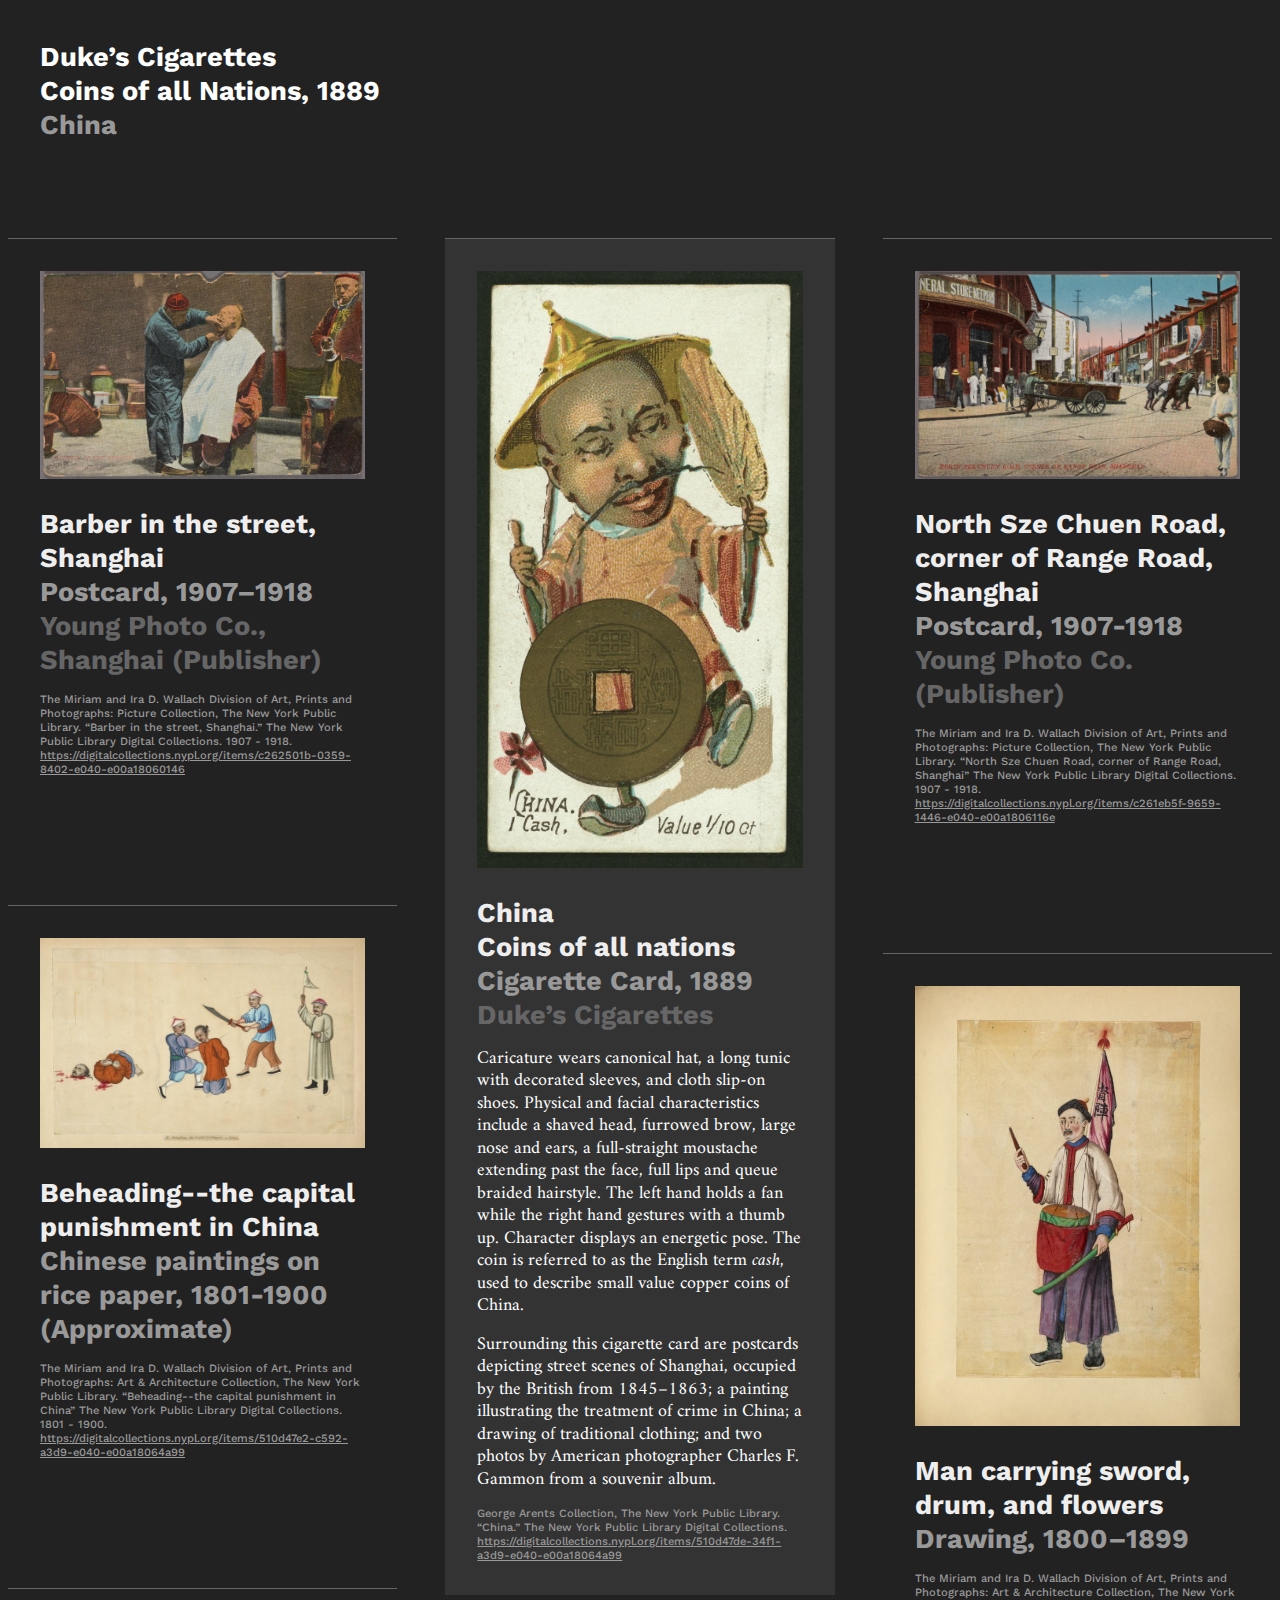
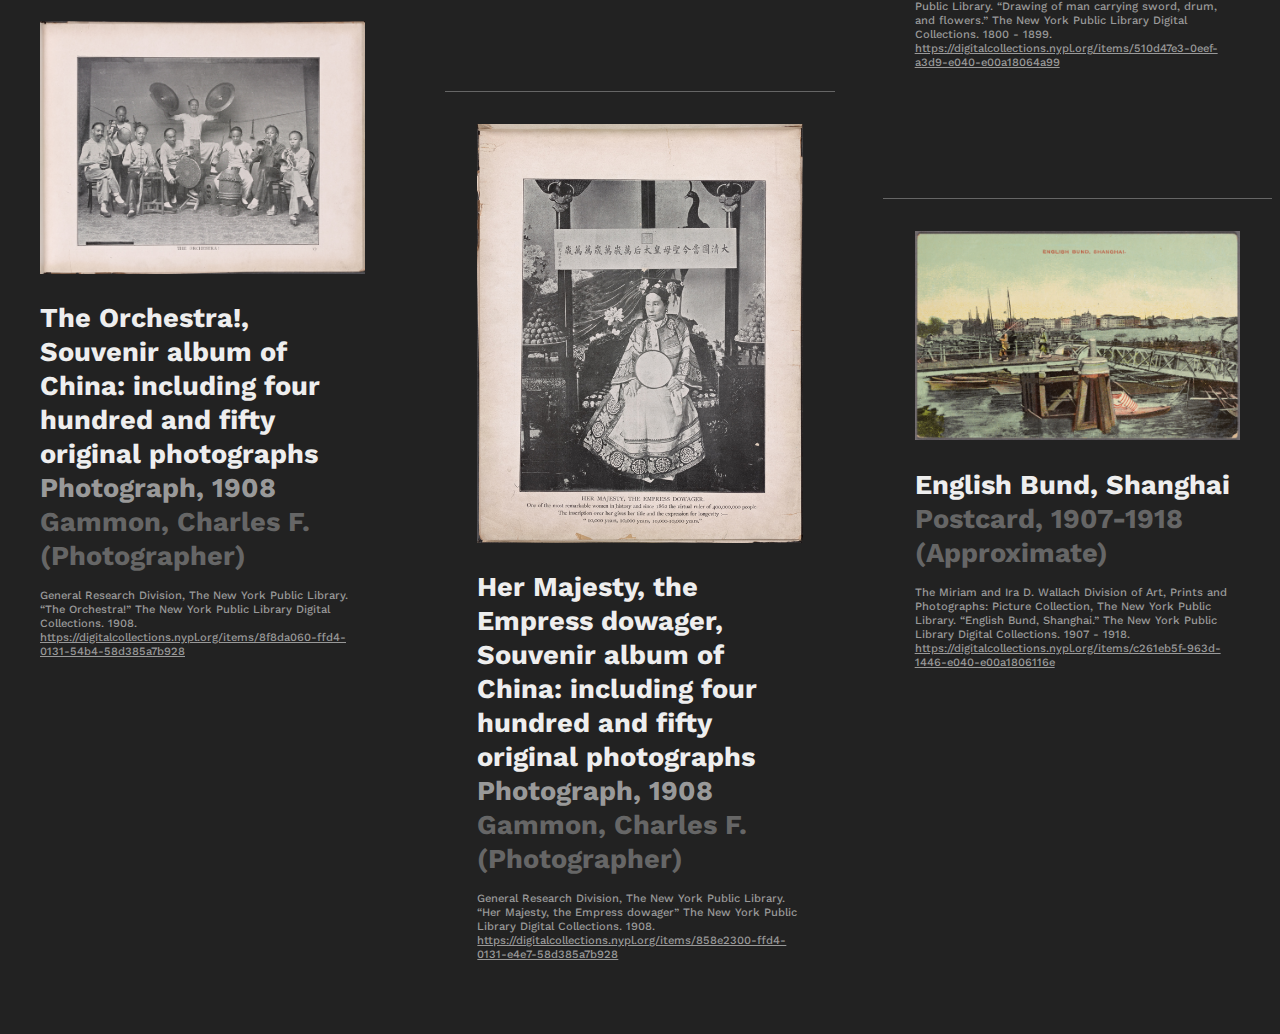
==== china.html @ 76cca0ab "Add files via upload" ====
<!doctype html>
<html lang="en-US">
<head>
	<meta charset="UTF-8">
	<meta name="viewport" content="width=device-width">
	<title>China, Duke’s Cigarettes Coins of all Nations 1889</title>
	<META NAME="ROBOTS" CONTENT="NOINDEX, NOFOLLOW">
<link rel="stylesheet" href="style.css" type="text/css" media="all" />
<link rel="preconnect" href="https://fonts.gstatic.com">
<link href="https://fonts.googleapis.com/css2?family=Amiri:ital@0;1&family=Work+Sans:ital,wght@0,300;0,500;0,700;1,300;1,500;1,700&display=swap" rel="stylesheet">                                                                                                                                                                                              </head>
<body>
	
<header>
	<h1><a href="index.html">Duke’s Cigarettes<br>Coins of all Nations, 1889</a></h2>
	<h3>China</h3>
</header>

<article>

  
  <section>
	  <img src="images/nypl.digitalcollections.c262501b-0359-8402-e040-e00a18060146.001.w.jpg">
	  <h2>Barber in the street, Shanghai</h2>
	  <h3>Postcard, 1907–1918</h3>
	  <h4>Young Photo Co., Shanghai (Publisher)</h4>
    <h6>The Miriam and Ira D. Wallach Division of Art, Prints and Photographs: Picture Collection, The New York Public Library. “Barber in the street, Shanghai.” The New York Public Library Digital Collections. 1907 - 1918. <a href="https://digitalcollections.nypl.org/items/c262501b-0359-8402-e040-e00a18060146" target="_blank">https://digitalcollections.nypl.org/items/c262501b-0359-8402-e040-e00a18060146</a></h6>
  </section>
  
  <section>
	  <img src="images/nypl.digitalcollections.510d47e2-c592-a3d9-e040-e00a18064a99.001.w.jpg">
	  <h2>Beheading--the capital punishment in China</h2>
	  <h3>Chinese paintings on rice paper, 1801-1900 (Approximate)</h3>
    <h6>The Miriam and Ira D. Wallach Division of Art, Prints and Photographs: Art & Architecture Collection, The New York Public Library. “Beheading--the capital punishment in China” The New York Public Library Digital Collections. 1801 - 1900. <a href="https://digitalcollections.nypl.org/items/510d47e2-c592-a3d9-e040-e00a18064a99" target="_blank">https://digitalcollections.nypl.org/items/510d47e2-c592-a3d9-e040-e00a18064a99</a></h6>
  </section>
  
  <section>
	  <img src="images/nypl.digitalcollections.8f8da060-ffd4-0131-54b4-58d385a7b928.001.w.jpg">
	  <h2>The Orchestra!, Souvenir album of China: including four hundred and fifty original photographs</h2>
	  <h3>Photograph, 1908</h3>
	  <h4>Gammon, Charles F. (Photographer)</h4>
    <h6>General Research Division, The New York Public Library. “The Orchestra!” The New York Public Library Digital Collections. 1908. <a href="https://digitalcollections.nypl.org/items/8f8da060-ffd4-0131-54b4-58d385a7b928" target="_blank">https://digitalcollections.nypl.org/items/8f8da060-ffd4-0131-54b4-58d385a7b928</a></h6>
  </section>
  
  <section class="dk">
	  <img src="images/china.jpg">
	  <h2>China</h2>
	  <h2>Coins of all nations</h2>
	  <h3>Cigarette Card, 1889</h3>
	  <h4>Duke’s Cigarettes</h4>
	  <p>Caricature wears canonical hat, a long tunic with decorated sleeves, and cloth slip-on shoes. Physical and facial characteristics include a shaved head, furrowed brow, large nose and ears, a full-straight moustache extending past the face, full lips and queue braided hairstyle. The left hand holds a fan while the right hand gestures with a thumb up. Character displays an energetic pose. The coin is referred to as the English term <em>cash</em>, used to describe small value copper coins of China.</p>
	  <p>Surrounding this cigarette card are postcards depicting street scenes of Shanghai, occupied by the British from 1845–1863; a painting illustrating the treatment of crime in China; a drawing of traditional clothing; and two photos by American photographer Charles F. Gammon from a souvenir album.</p>
    <h6>George Arents Collection, The New York Public Library. “China.” The New York Public Library Digital Collections. <a href="https://digitalcollections.nypl.org/items/510d47de-34f1-a3d9-e040-e00a18064a99" target="_blank">https://digitalcollections.nypl.org/items/510d47de-34f1-a3d9-e040-e00a18064a99</a></h6>
  </section>
  

  <section>
	  <img src="images/nypl.digitalcollections.858e2300-ffd4-0131-e4e7-58d385a7b928.001.w.jpg">
	  <h2>Her Majesty, the Empress dowager, Souvenir album of China: including four hundred and fifty original photographs</h2>
	  <h3>Photograph, 1908</h3>
	  <h4>Gammon, Charles F. (Photographer)</h4>
    <h6>General Research Division, The New York Public Library. “Her Majesty, the Empress dowager” The New York Public Library Digital Collections. 1908. <a href="https://digitalcollections.nypl.org/items/858e2300-ffd4-0131-e4e7-58d385a7b928" target="_blank">https://digitalcollections.nypl.org/items/858e2300-ffd4-0131-e4e7-58d385a7b928</a></h6>
  </section>
  
  <section>
	  <img src="images/nypl.digitalcollections.c261eb5f-9659-1446-e040-e00a1806116e.001.w.jpg">
	  <h2>North Sze Chuen Road, corner of Range Road, Shanghai</h2>
	  <h3>Postcard, 1907-1918</h3>
	  <h4>Young Photo Co. (Publisher)</h4>
    <h6>The Miriam and Ira D. Wallach Division of Art, Prints and Photographs: Picture Collection, The New York Public Library. “North Sze Chuen Road, corner of Range Road, Shanghai” The New York Public Library Digital Collections. 1907 - 1918. <a href="https://digitalcollections.nypl.org/items/c261eb5f-9659-1446-e040-e00a1806116e" target="_blank">https://digitalcollections.nypl.org/items/c261eb5f-9659-1446-e040-e00a1806116e</a></h6>
  </section>
  
  
  <section>
	  <img src="images/nypl.digitalcollections.510d47e3-0eef-a3d9-e040-e00a18064a99.001.w.jpg">
	  <h2>Man carrying sword, drum, and flowers</h2>
	  <h3>Drawing, 1800–1899</h3>
    <h6>The Miriam and Ira D. Wallach Division of Art, Prints and Photographs: Art & Architecture Collection, The New York Public Library. “Drawing of man carrying sword, drum, and flowers.” The New York Public Library Digital Collections. 1800 - 1899. <a href="https://digitalcollections.nypl.org/items/510d47e3-0eef-a3d9-e040-e00a18064a99" target="_blank">https://digitalcollections.nypl.org/items/510d47e3-0eef-a3d9-e040-e00a18064a99</a></h6>
  </section>
  
  
  <section>
	  <img src="images/nypl.digitalcollections.c261eb5f-963d-1446-e040-e00a1806116e.001.w.jpg">
	  <h2>English Bund, Shanghai</h2>
	  <h4>Postcard, 1907-1918 (Approximate)</h4>
    <h6>The Miriam and Ira D. Wallach Division of Art, Prints and Photographs: Picture Collection, The New York Public Library. “English Bund, Shanghai.” The New York Public Library Digital Collections. 1907 - 1918. <a href="https://digitalcollections.nypl.org/items/c261eb5f-963d-1446-e040-e00a1806116e" target="_blank">https://digitalcollections.nypl.org/items/c261eb5f-963d-1446-e040-e00a1806116e</a></h6>
  </section>
  
</article>



</body>
</html>
---- style.css ----
*, *:before, *:after {
  box-sizing: border-box !important;
}
header {
	max-width: 1400px;
	margin: 0 auto;
	padding: 2rem;
}
article {
	max-width: 1400px;
	margin: 0 auto;
column-width: auto;
column-gap: 3rem;
column-count: 3;
}
.home article {
display: grid;
  grid-template-columns: auto auto auto auto auto auto;
  grid-gap: 2rem;
}
.space {margin-top: 2em;}
section {
  display: inline-block;
  margin: 4rem 0 2rem 0;
  padding: 2rem;
  width: 100%;
  background: #222;
  border-top: 1px solid #666;
}
section:hover {
	background: #000;
}
.dk {
	background: #333;
}
section img {
width: 100%;
    max-height: 600px; 
    object-fit: contain;	
    /*filter: blur(5px);*/
    margin: 0 0 20px 0;
cursor: pointer;
}
section:hover img {
	filter: blur(0);
}
p {
  margin: 1rem 0;
}

/*  styles for background color, etc; not necessary for this thing to work  */
body {
  font-family: 'Amiri', serif;
  background: #222;
  line-height: 1.25;
  font-size: 18px;
  font-weight: 400;
  color: #fff;
}
h1, h2, h3, h4, h5, h6 {
	font-family: 'Work Sans', sans-serif;
}
h1 {
	font-size: 1.7rem;
	font-weight: 700;
	color: #eee;
	margin:0;
}
h2 {
	font-size: 1.7rem;
	font-weight: 700;
	color: #eee;
	margin:0;
}
h3 {
	font-size: 1.7rem;
	font-weight: 700;
	color: #999;
	margin:0;
}
h4 {
	font-size: 1.7rem;
	font-weight: 700;
	color: #666;
	margin:0;
}
h6 {
	font-size: 0.7rem;
	font-weight: 500;
	color: #999;
	margin: 1rem 0 0 0;
}
h6 a, h6 a:visited {
	color: #999;
	text-decoration: underline;
}
p {
  text-align: left;
}
a, a:visited {
	color: #fff;
	text-decoration: none;
}
a:hover, h6 a:hover {
color: yellow;
}


@media only screen and (max-width: 900px)  {

article {
column-count: 2;
}

}

@media only screen and (max-width: 600px)  {

article {
column-count: 1;
}

}
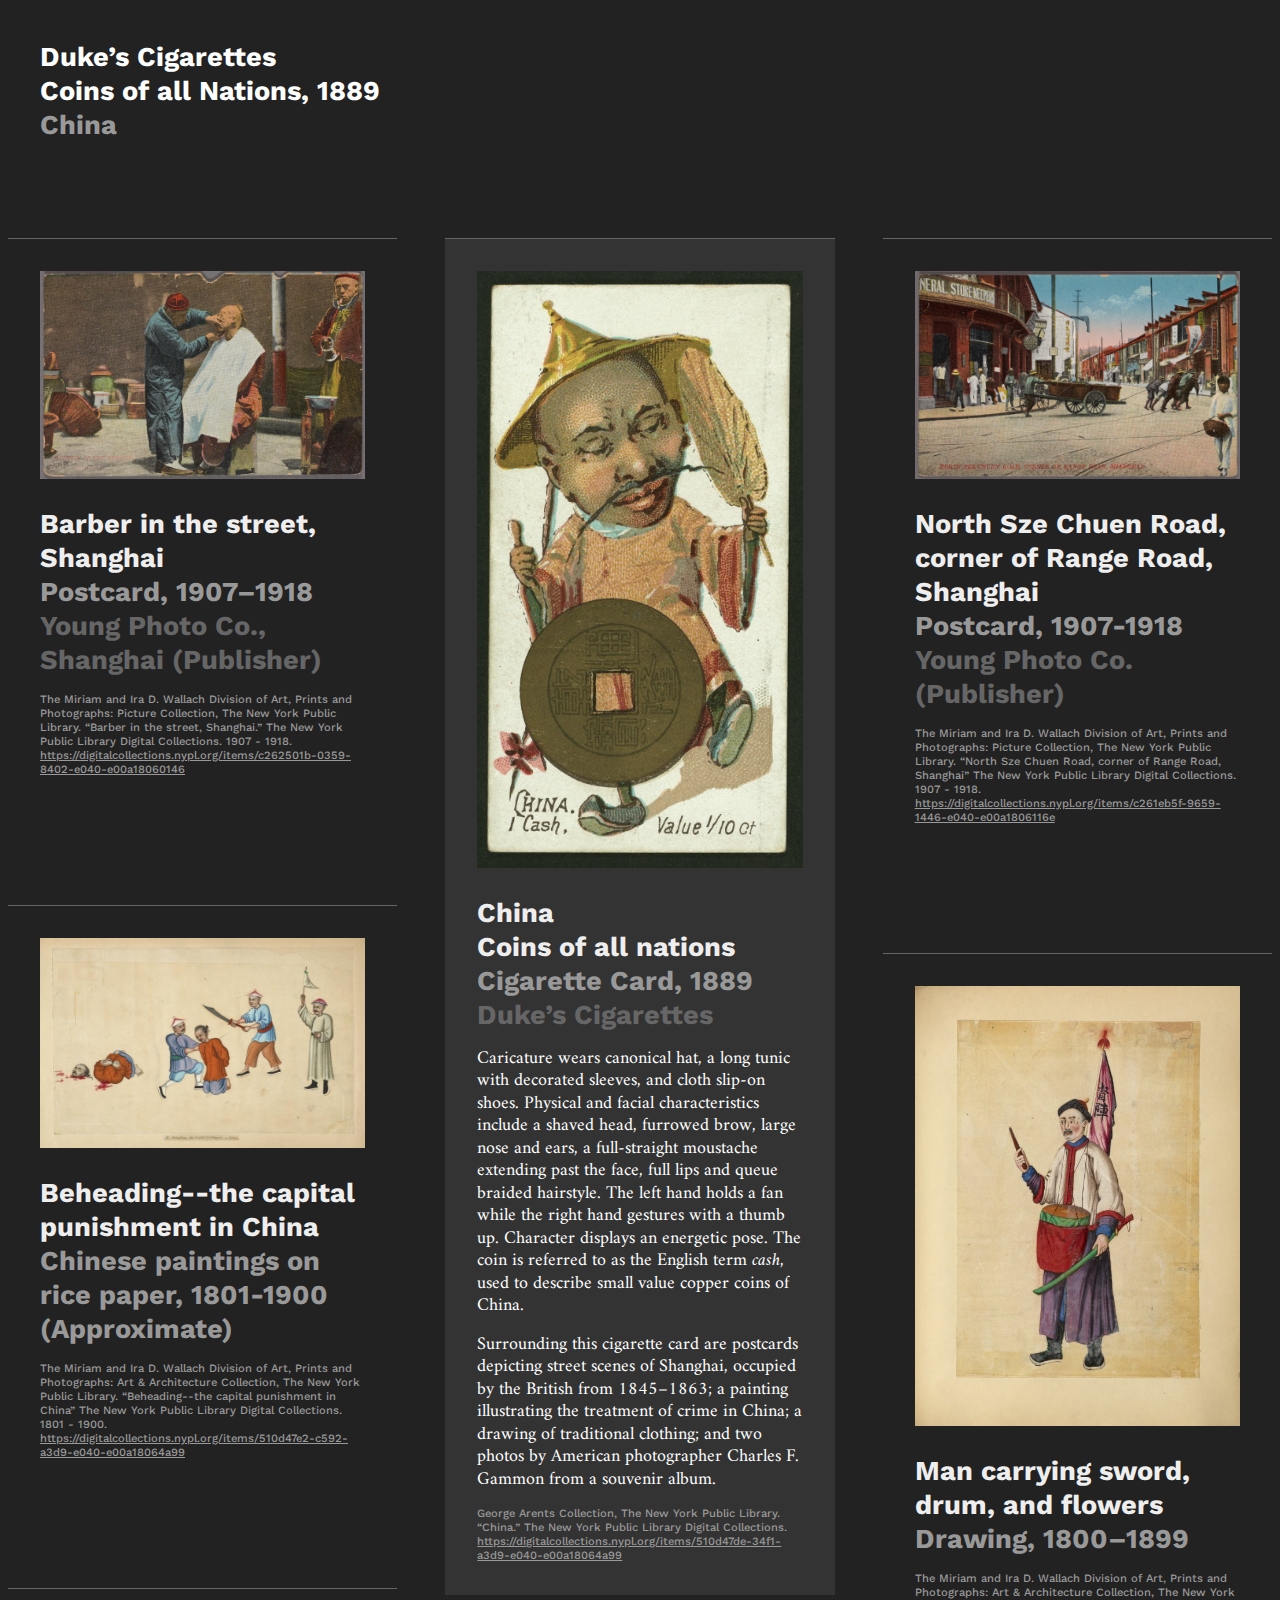
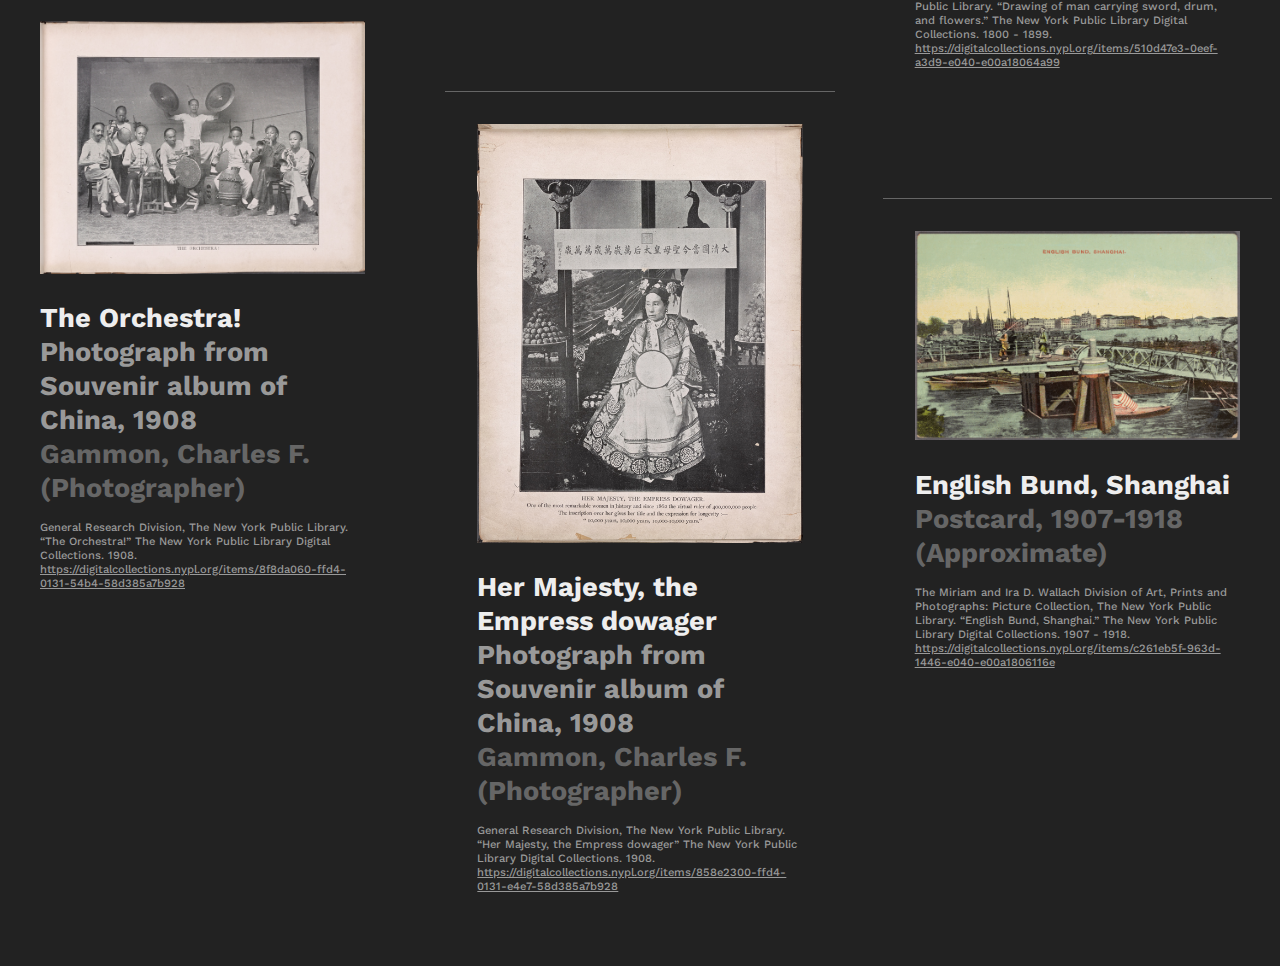
==== commit d511ff04: "Add files via upload" ====
--- a/china.html
+++ b/china.html
@@ -35,8 +35,8 @@
   
   <section>
 	  <img src="images/nypl.digitalcollections.8f8da060-ffd4-0131-54b4-58d385a7b928.001.w.jpg">
-	  <h2>The Orchestra!, Souvenir album of China: including four hundred and fifty original photographs</h2>
-	  <h3>Photograph, 1908</h3>
+	  <h2>The Orchestra!</h2>
+	  <h3>Photograph from Souvenir album of China, 1908</h3>
 	  <h4>Gammon, Charles F. (Photographer)</h4>
     <h6>General Research Division, The New York Public Library. “The Orchestra!” The New York Public Library Digital Collections. 1908. <a href="https://digitalcollections.nypl.org/items/8f8da060-ffd4-0131-54b4-58d385a7b928" target="_blank">https://digitalcollections.nypl.org/items/8f8da060-ffd4-0131-54b4-58d385a7b928</a></h6>
   </section>
@@ -55,8 +55,8 @@
 
   <section>
 	  <img src="images/nypl.digitalcollections.858e2300-ffd4-0131-e4e7-58d385a7b928.001.w.jpg">
-	  <h2>Her Majesty, the Empress dowager, Souvenir album of China: including four hundred and fifty original photographs</h2>
-	  <h3>Photograph, 1908</h3>
+	  <h2>Her Majesty, the Empress dowager</h2>
+	  <h3>Photograph from Souvenir album of China, 1908</h3>
 	  <h4>Gammon, Charles F. (Photographer)</h4>
     <h6>General Research Division, The New York Public Library. “Her Majesty, the Empress dowager” The New York Public Library Digital Collections. 1908. <a href="https://digitalcollections.nypl.org/items/858e2300-ffd4-0131-e4e7-58d385a7b928" target="_blank">https://digitalcollections.nypl.org/items/858e2300-ffd4-0131-e4e7-58d385a7b928</a></h6>
   </section>
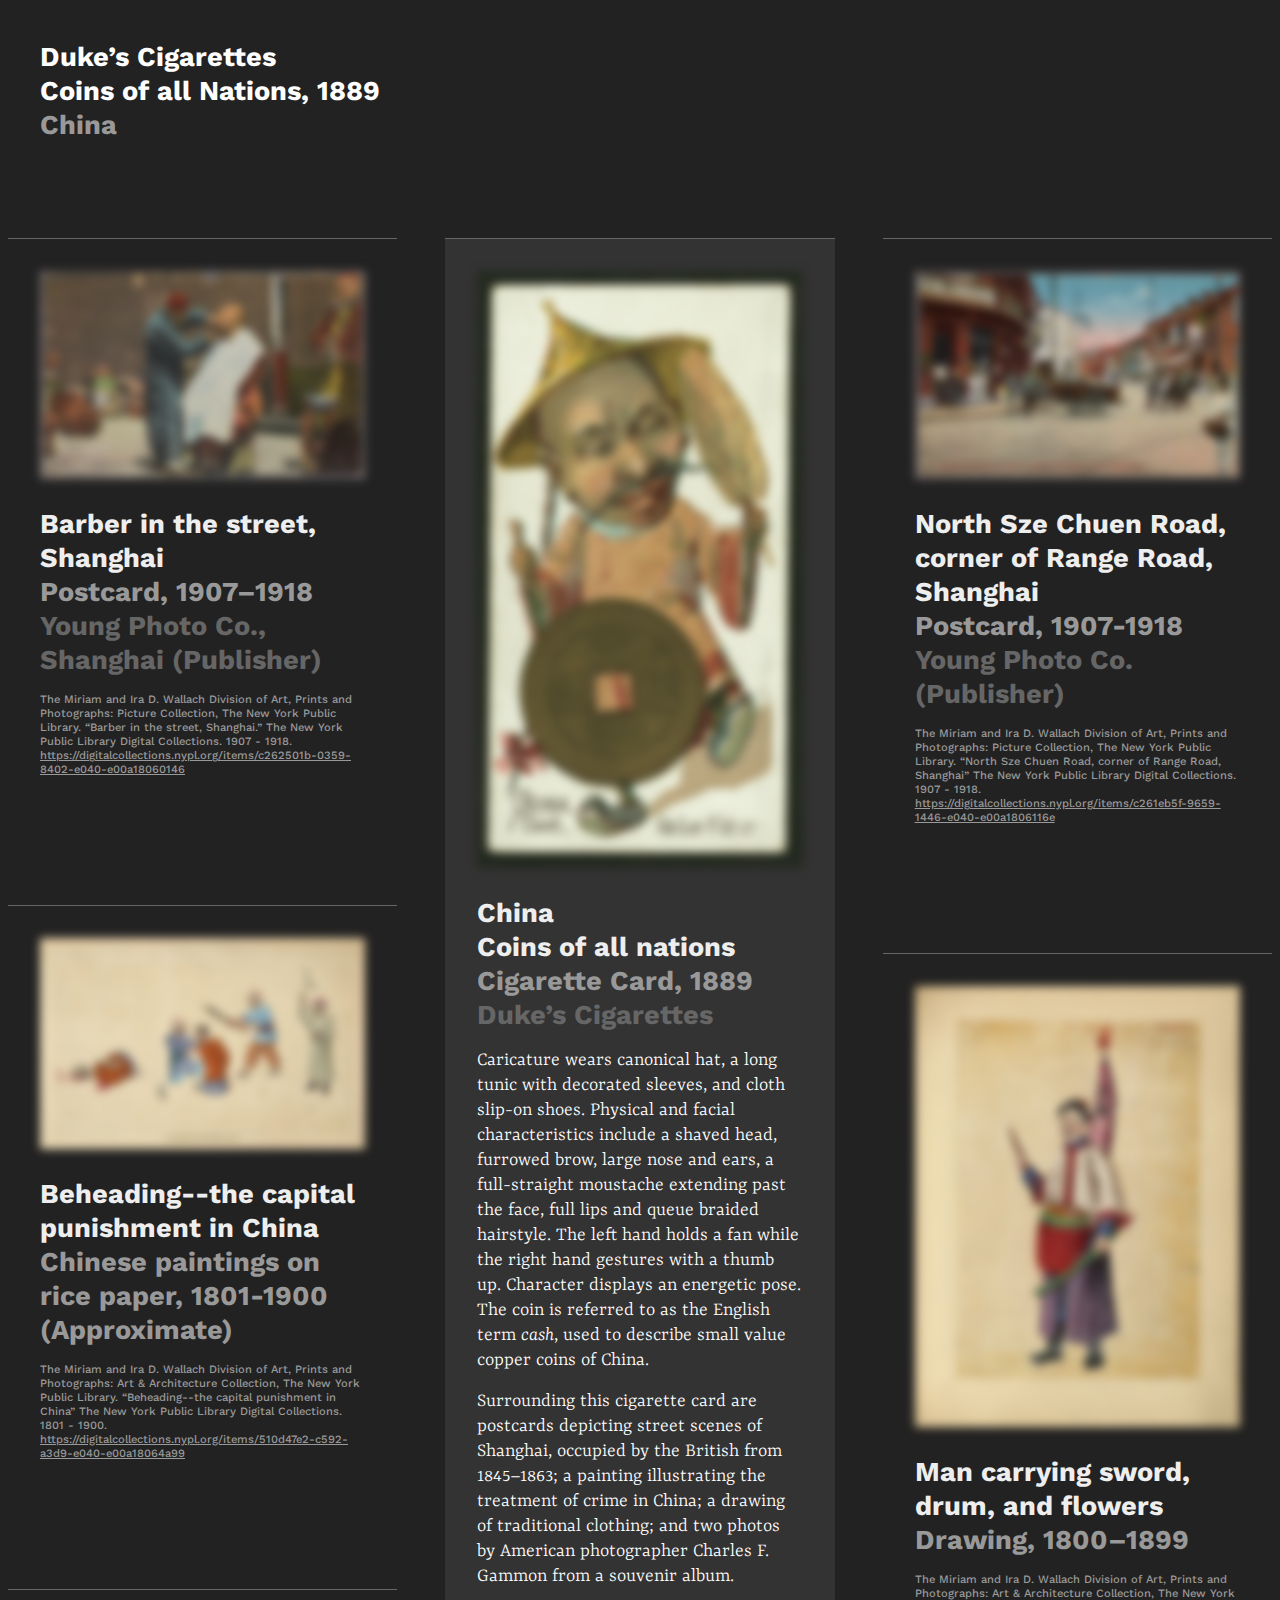
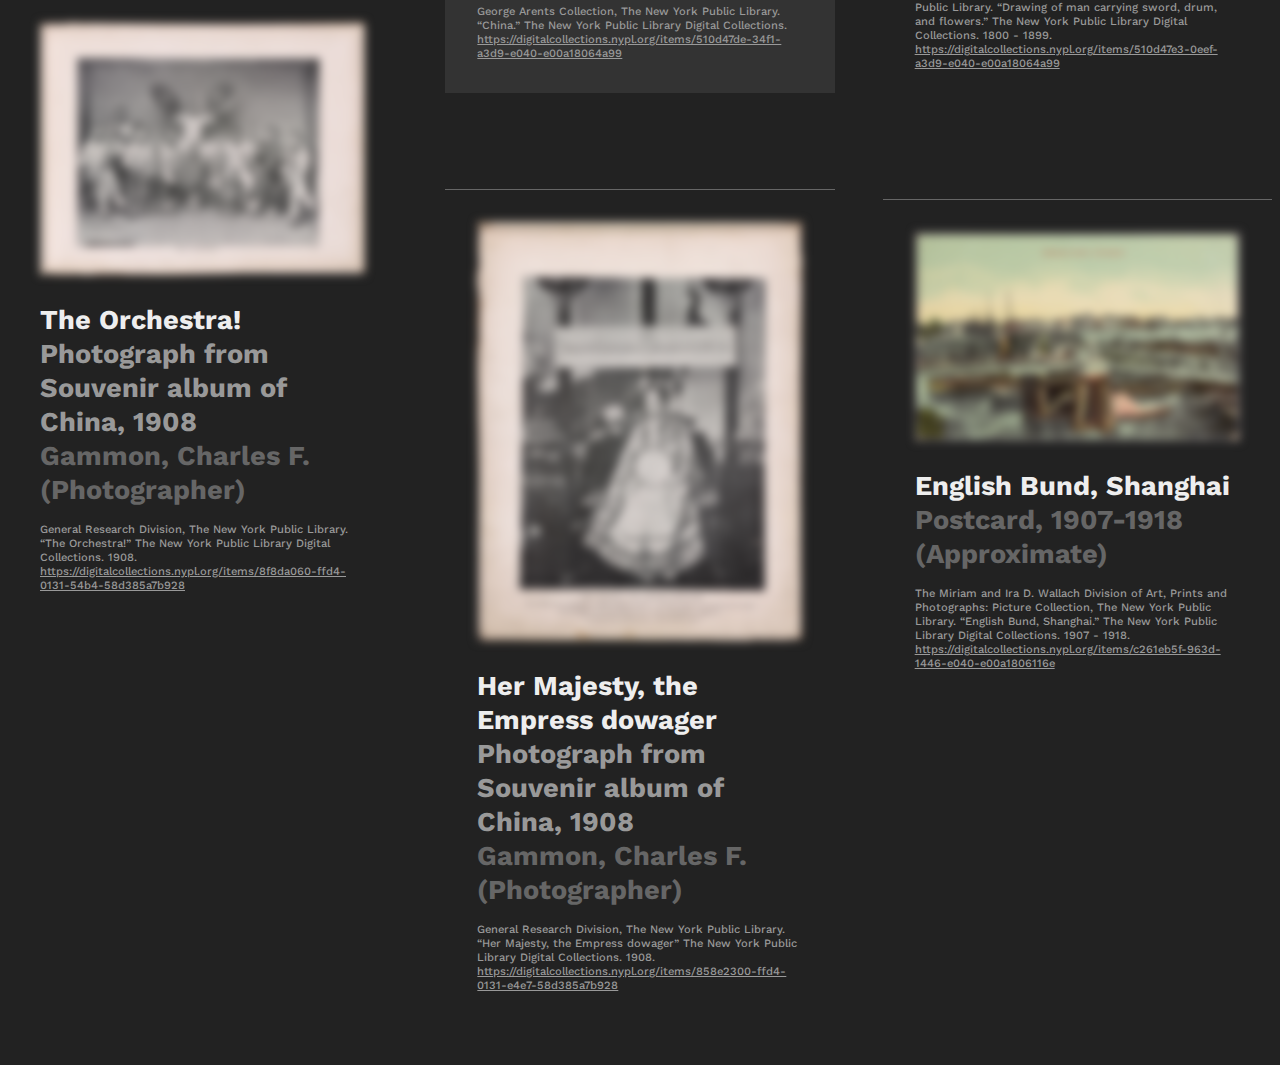
==== commit 96da8ad1: "Add files via upload" ====
--- a/china.html
+++ b/china.html
@@ -7,7 +7,8 @@
 	<META NAME="ROBOTS" CONTENT="NOINDEX, NOFOLLOW">
 <link rel="stylesheet" href="style.css" type="text/css" media="all" />
 <link rel="preconnect" href="https://fonts.gstatic.com">
-<link href="https://fonts.googleapis.com/css2?family=Amiri:ital@0;1&family=Work+Sans:ital,wght@0,300;0,500;0,700;1,300;1,500;1,700&display=swap" rel="stylesheet">                                                                                                                                                                                              </head>
+<link href="https://fonts.googleapis.com/css2?family=Work+Sans:ital,wght@0,300;0,500;0,700;1,300&family=Yrsa:wght@300&display=swap" rel="stylesheet">                                                                                                                                                                                           
+</head>
 <body>
 	
 <header>
--- a/style.css
+++ b/style.css
@@ -6,6 +6,18 @@
 	margin: 0 auto;
 	padding: 2rem;
 }
+header ul {
+	list-style-type: none;
+	margin: 40px 0 0 0;
+	padding:0;
+}
+header ul li {
+	display: inline-block;
+}
+header ul li a.current {
+	color: yellow;
+}
+
 article {
 	max-width: 1400px;
 	margin: 0 auto;
@@ -15,8 +27,28 @@
 }
 .home article {
 display: grid;
-  grid-template-columns: auto auto auto auto auto auto;
+  grid-template-columns: auto auto auto auto auto;
   grid-gap: 2rem;
+}
+.text article {
+	display: block;
+	column-count: 1;
+	padding: 2rem;
+}
+.textcol {
+	max-width: 800px;
+}
+.textcol p a {
+	color: yellow;
+}
+.textcol p a:hover {
+	color: white;
+	text-decoration: underline;
+}
+hr {
+	margin: 3em 0;
+	border-top: 1px solid #999;
+	border-bottom: 0;
 }
 .space {margin-top: 2em;}
 section {
@@ -32,29 +64,49 @@
 }
 .dk {
 	background: #333;
+	position: relative;
+}
+.middle {
+  opacity: 0;
+  position: absolute;
+  top: 85%;
+  left: 0;
+  right: 0;
+  text-align: center;
+}
+.label p {
+  color: yellow;
+  display: inline-block;
+  text-align: center;
+  padding: 5px 5px 0 5px;
+}
+.dk:hover .middle {
+  opacity: 1;
+}
+.hide {
+	display: none;
+}
+section:hover + .hide {
+	display: block;
 }
 section img {
 width: 100%;
     max-height: 600px; 
     object-fit: contain;	
-    /*filter: blur(5px);*/
+    filter: blur(5px);
     margin: 0 0 20px 0;
 cursor: pointer;
 }
 section:hover img {
 	filter: blur(0);
 }
-p {
-  margin: 1rem 0;
-}
-
 /*  styles for background color, etc; not necessary for this thing to work  */
 body {
-  font-family: 'Amiri', serif;
+  font-family: 'Yrsa', serif;
   background: #222;
   line-height: 1.25;
-  font-size: 18px;
-  font-weight: 400;
+  font-size: 20px;
+  font-weight: 300;
   color: #fff;
 }
 h1, h2, h3, h4, h5, h6 {
@@ -96,6 +148,7 @@
 }
 p {
   text-align: left;
+  margin: 1rem 0;
 }
 a, a:visited {
 	color: #fff;
@@ -111,6 +164,9 @@
 article {
 column-count: 2;
 }
+.home article {
+  grid-template-columns: auto auto auto;
+}
 
 }
 
@@ -119,5 +175,8 @@
 article {
 column-count: 1;
 }
+.home article {
+  grid-template-columns: auto auto;
+}
 
 }
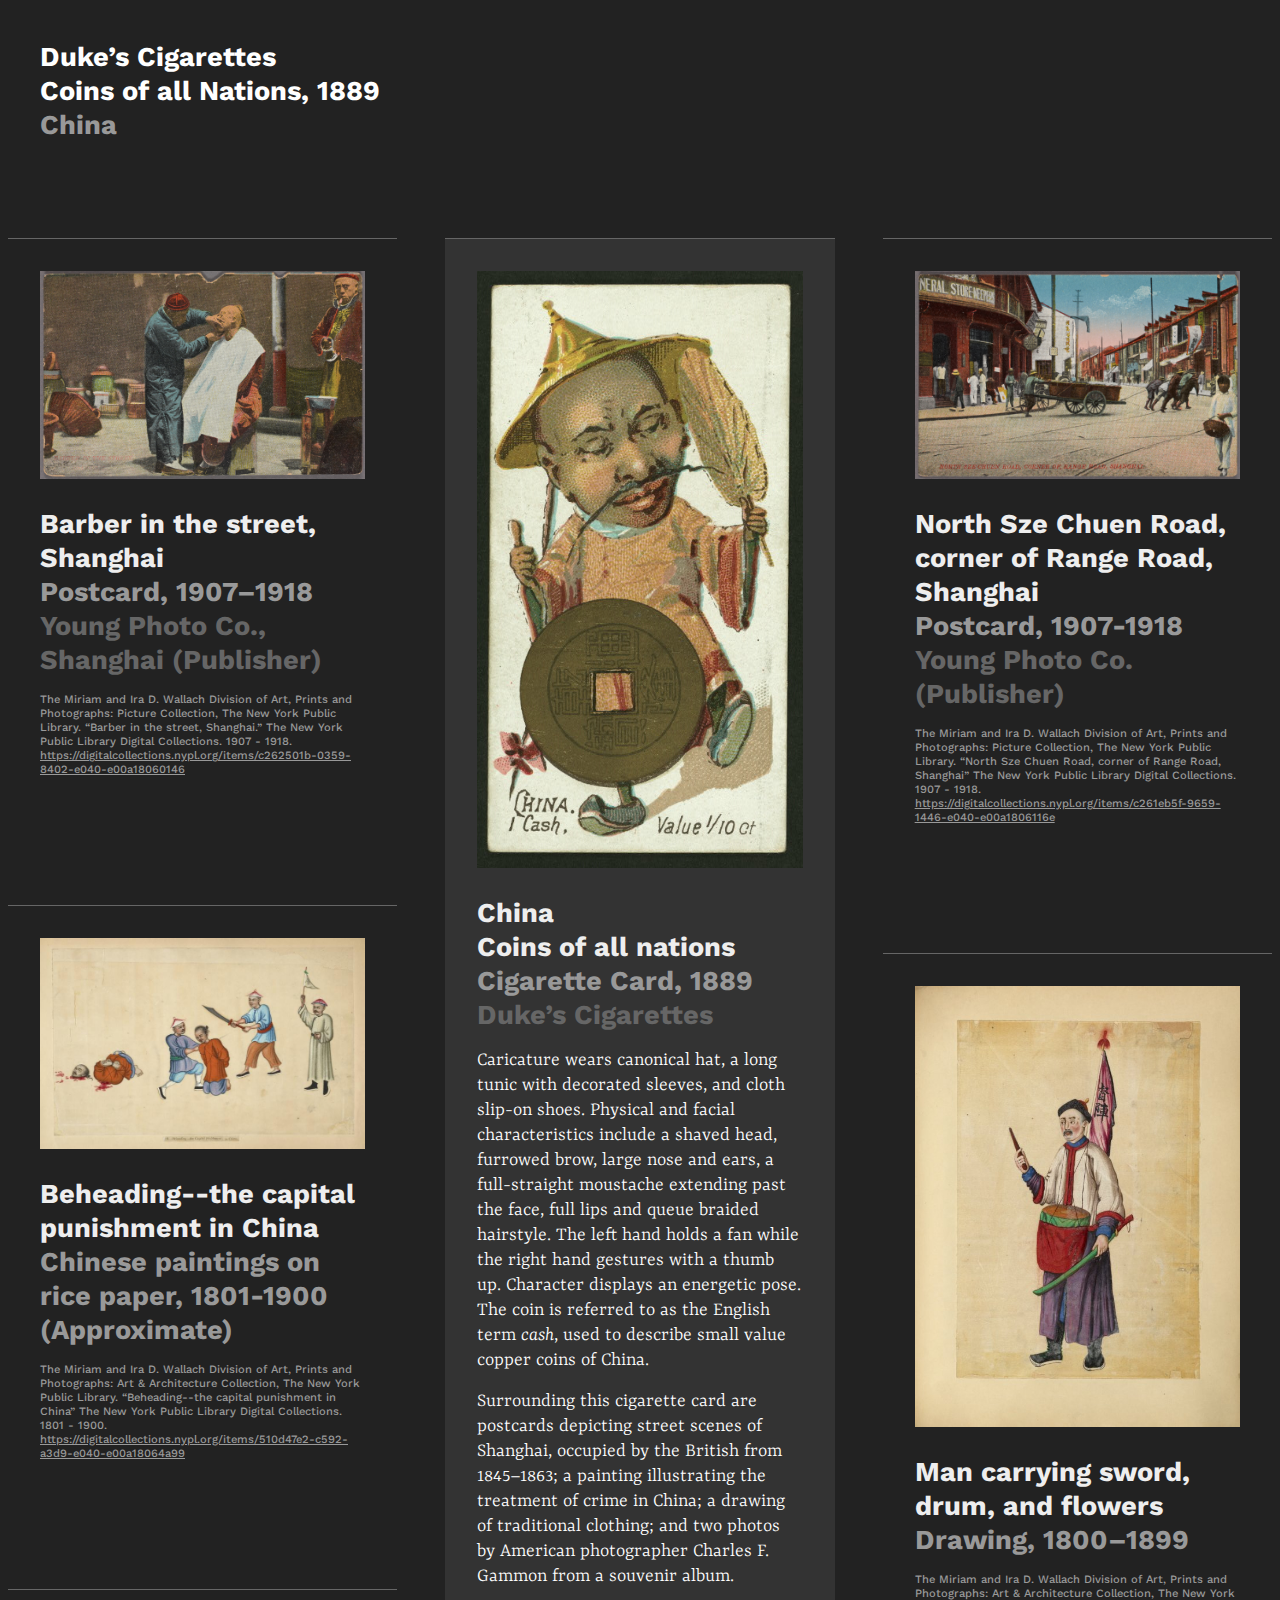
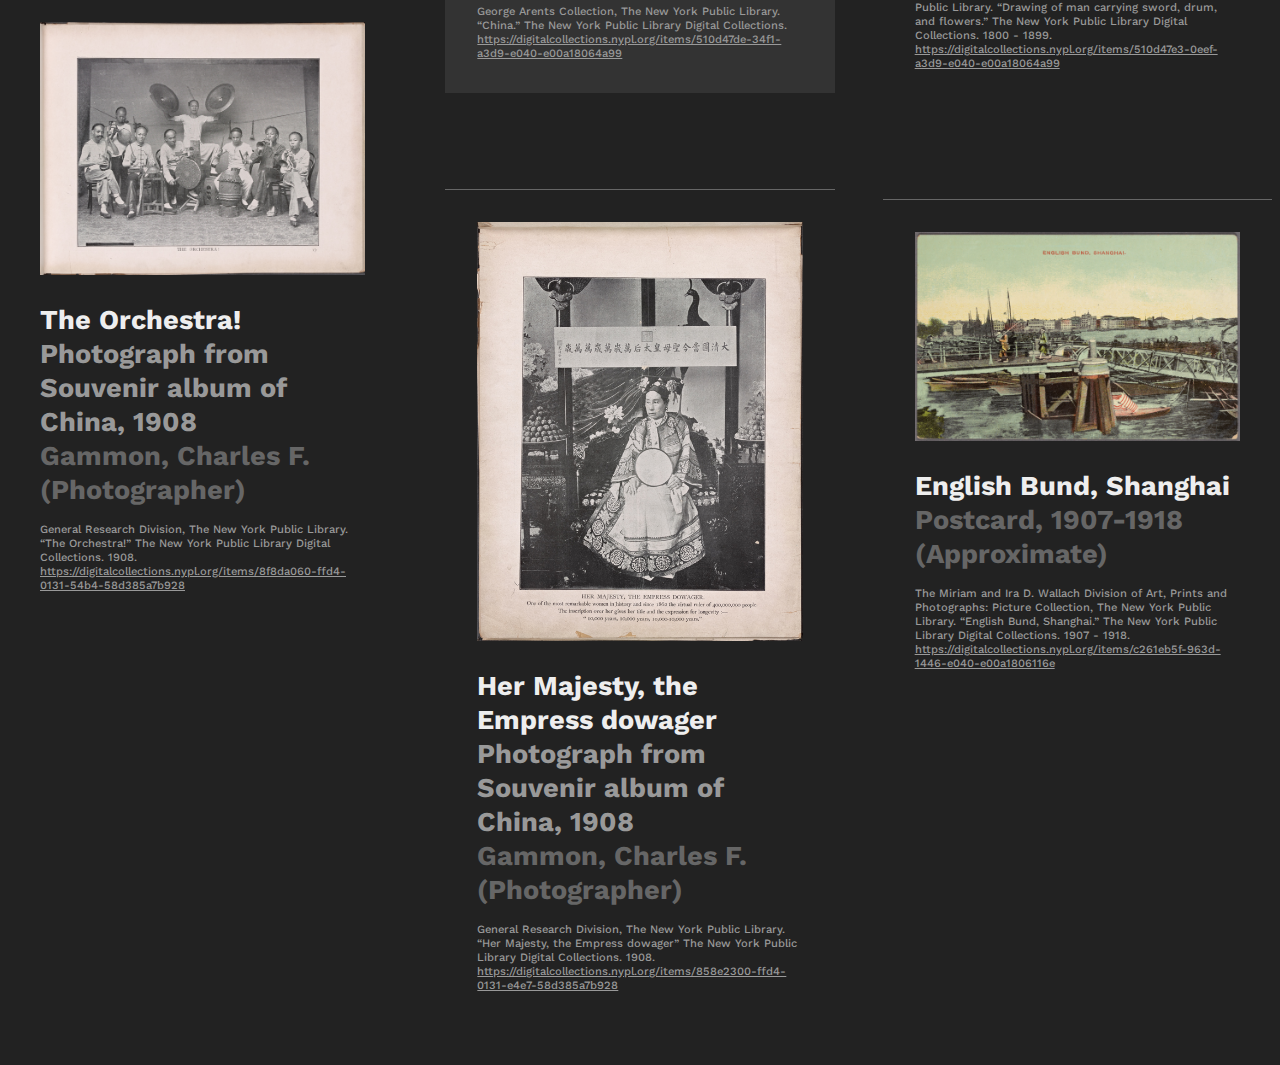
==== commit 1ea8ae98: "Add files via upload" ====
--- a/china.html
+++ b/china.html
@@ -7,7 +7,7 @@
 	<META NAME="ROBOTS" CONTENT="NOINDEX, NOFOLLOW">
 <link rel="stylesheet" href="style.css" type="text/css" media="all" />
 <link rel="preconnect" href="https://fonts.gstatic.com">
-<link href="https://fonts.googleapis.com/css2?family=Work+Sans:ital,wght@0,300;0,500;0,700;1,300&family=Yrsa:wght@300&display=swap" rel="stylesheet">                                                                                                                                                                                           
+<link href="https://fonts.googleapis.com/css2?family=Work+Sans:ital,wght@0,300;0,500;0,700;1,300;1,700&family=Yrsa:wght@300&display=swap" rel="stylesheet">                                                                                                                                                                                           
 </head>
 <body>
 	
--- a/style.css
+++ b/style.css
@@ -79,6 +79,7 @@
   display: inline-block;
   text-align: center;
   padding: 5px 5px 0 5px;
+  font-size: 0.7em;
 }
 .dk:hover .middle {
   opacity: 1;
@@ -93,7 +94,7 @@
 width: 100%;
     max-height: 600px; 
     object-fit: contain;	
-    filter: blur(5px);
+    /*filter: blur(5px);*/
     margin: 0 0 20px 0;
 cursor: pointer;
 }
